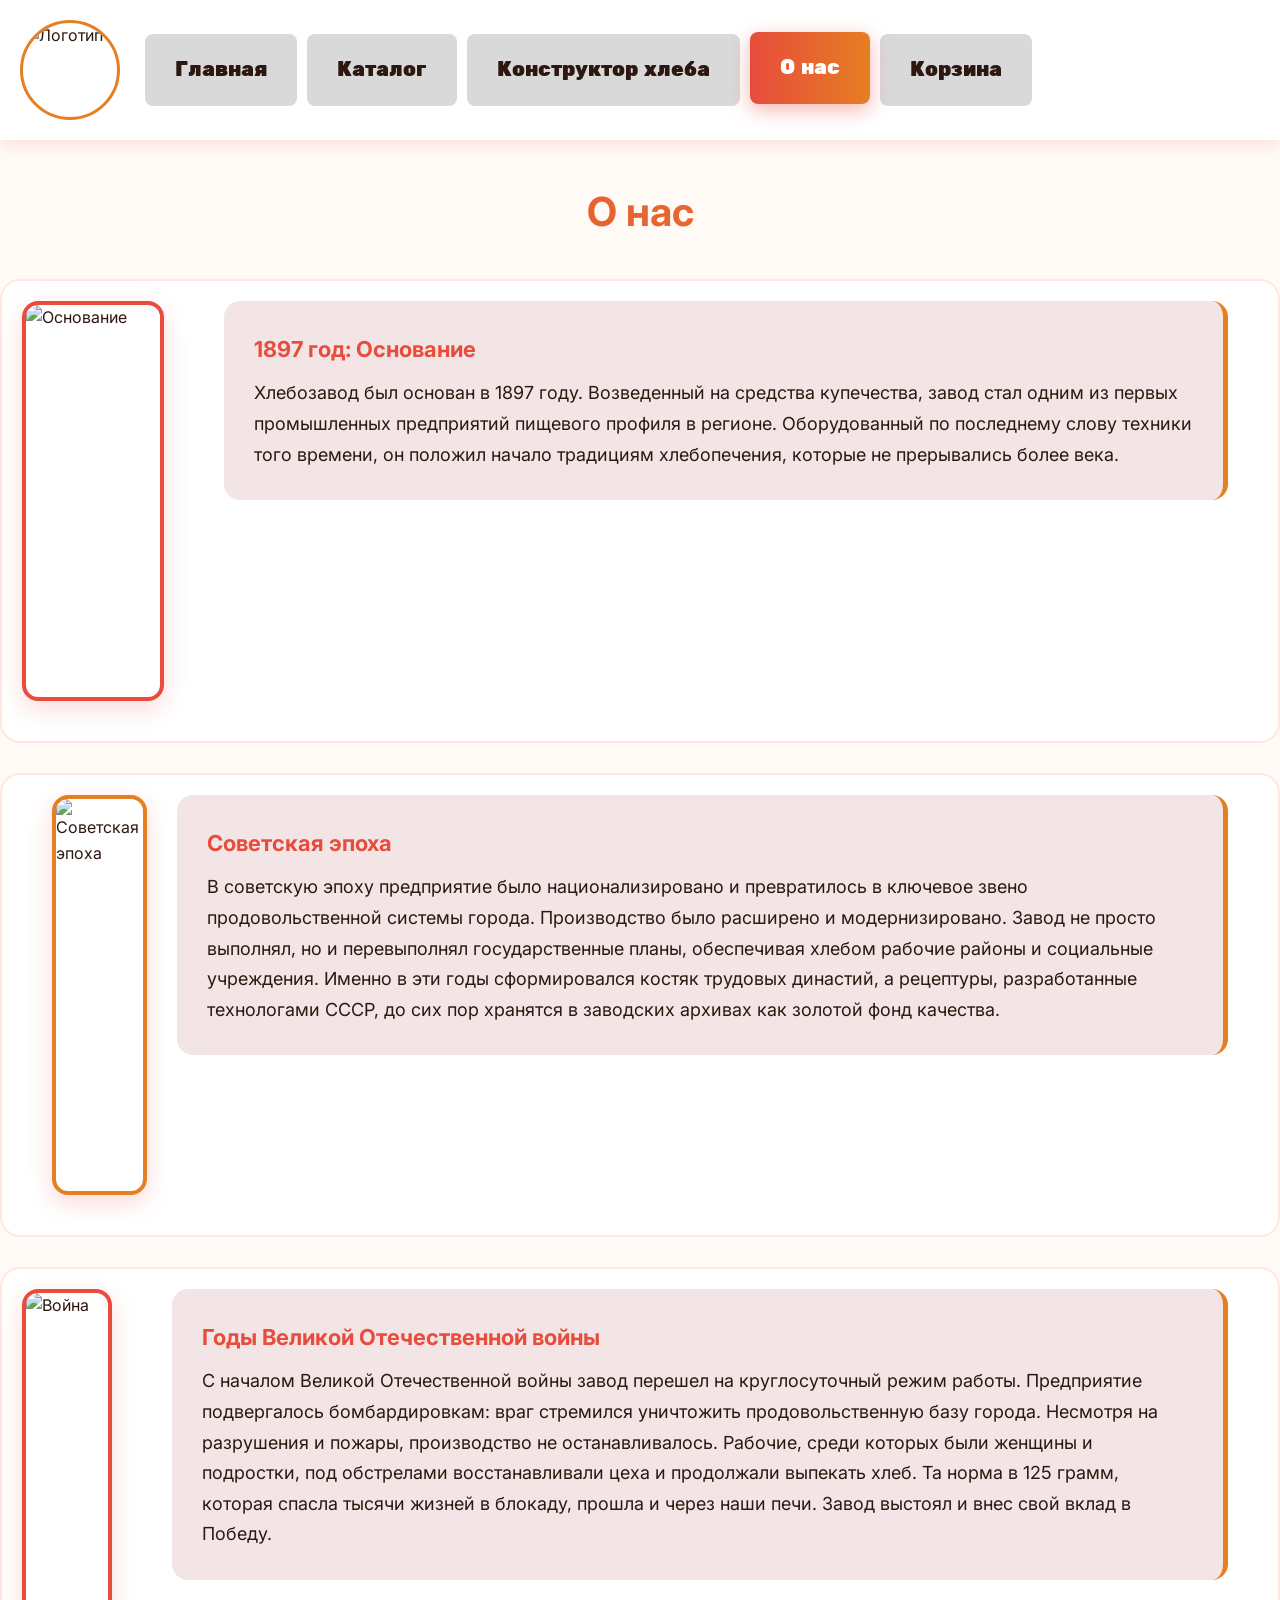
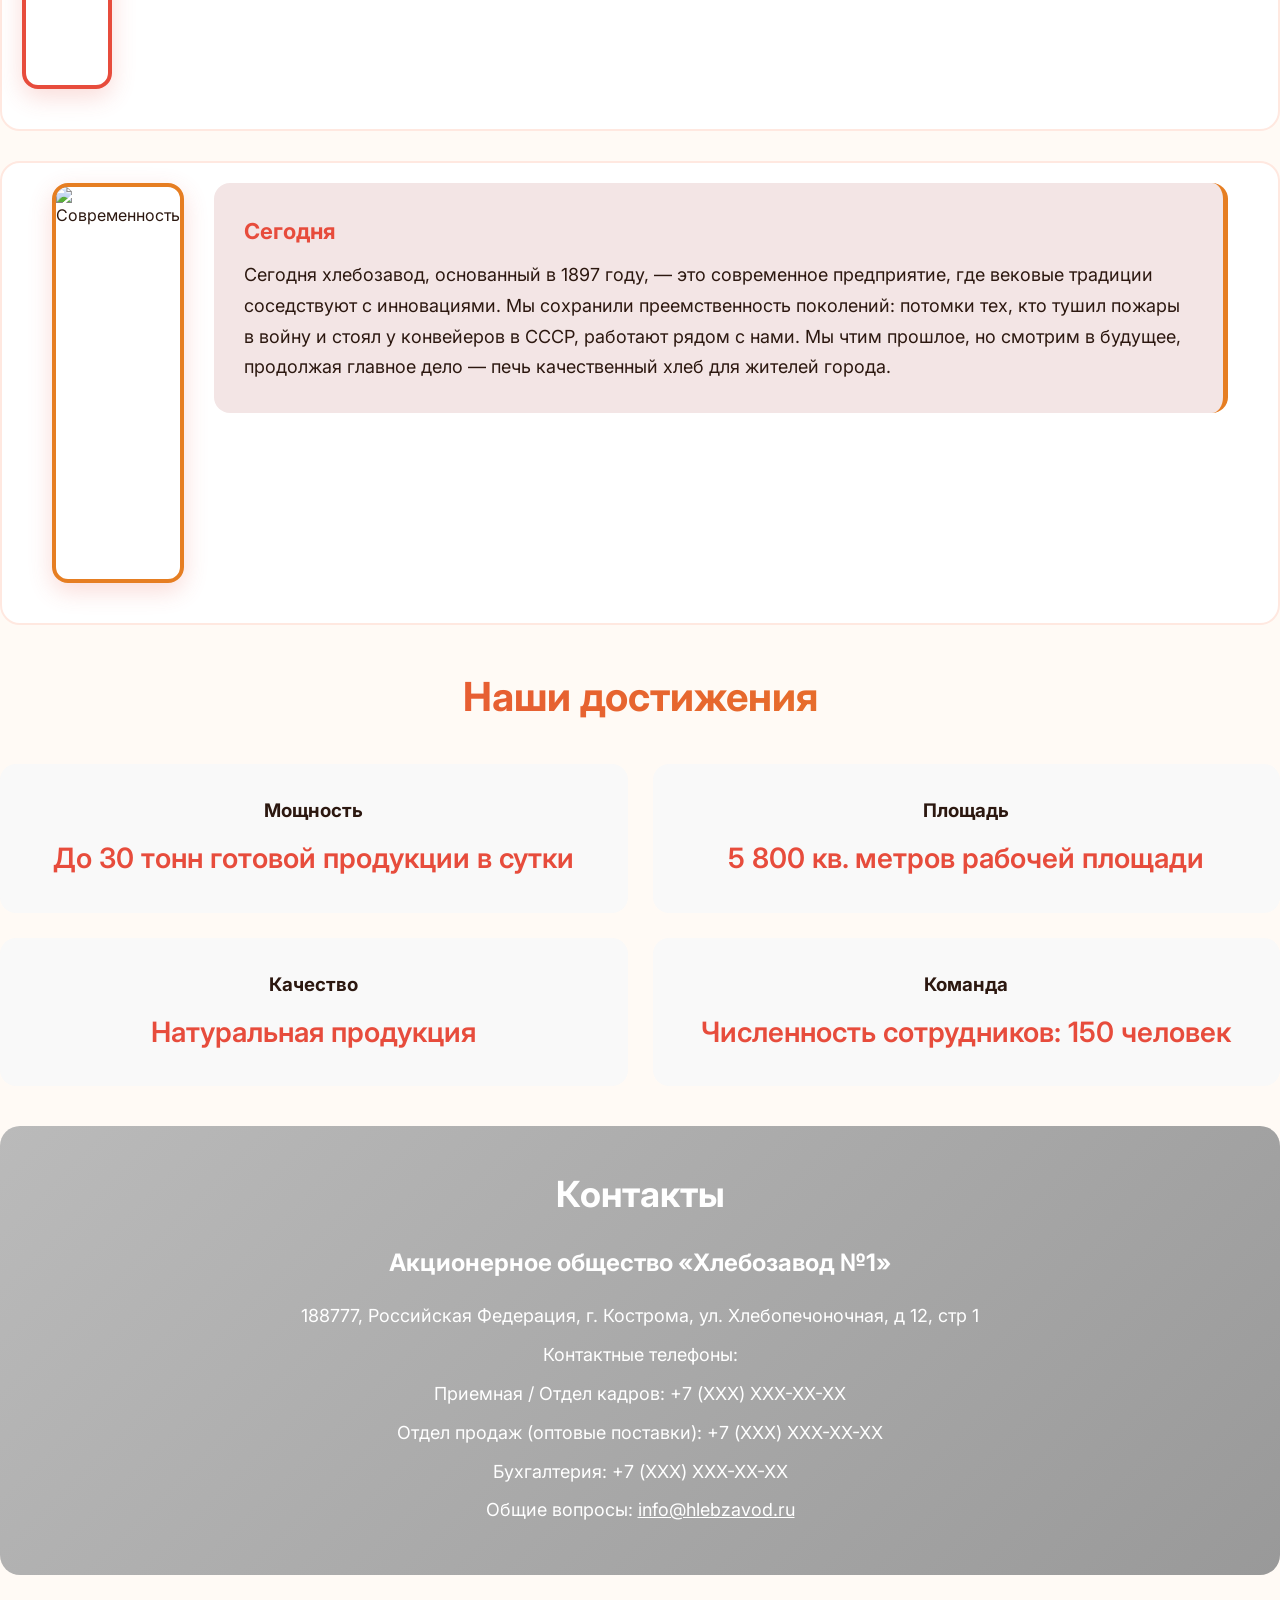
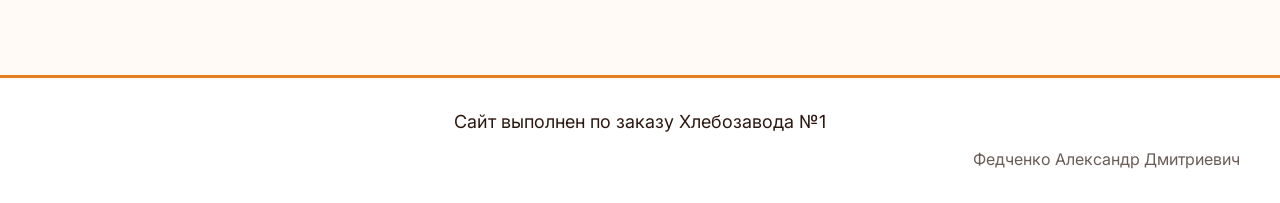
==== about.html @ 674c4d76 "Add files via upload" ====
<!DOCTYPE html>
<html lang="ru">
<head>
    <meta charset="UTF-8">
    <meta name="viewport" content="width=device-width, initial-scale=1.0">
    <title>О нас - Хлебозавод №1</title>
    <link rel="stylesheet" href="styles.css">
</head>
<body>
    <header class="header">
        <div class="container">
            <div class="logo"><a href="index.html"><img src="https://images.unsplash.com/photo-1509440159596-0249088772ff?w=100&h=100&fit=crop" alt="Логотип"></a></div>
            <nav class="nav">
                <a href="home.html" class="nav-link">Главная</a>
                <a href="catalog.html" class="nav-link">Каталог</a>
                <a href="constructor.html" class="nav-link">Конструктор хлеба</a>
                <a href="about.html" class="nav-link active">О нас</a>
                <a href="cart.html" class="nav-link">Корзина</a>
            </nav>
        </div>
    </header>

    <main class="container section">
        <h2 class="section-title">О нас</h2>
        <div class="timeline">
            <div class="timeline-item clearfix">
                <img class="timeline-img" src="https://hlebozavod9.ru/media/pages/home/5104937d60-1657300892/jjjimg_0509-edit-edit-kopija.jpg" alt="Основание">
                <div class="timeline-text">
                    <h3>1897 год: Основание</h3>
                    <p>Хлебозавод был основан в 1897 году. Возведенный на средства купечества, завод стал одним из первых промышленных предприятий пищевого профиля в регионе. Оборудованный по последнему слову техники того времени, он положил начало традициям хлебопечения, которые не прерывались более века.</p>
                </div>
            </div>
            <div class="timeline-item clearfix">
                <img class="timeline-img right" src="https://storage.yandexcloud.net/moskvichmag/uploads/2018/10/oblojka-1.jpg" alt="Советская эпоха">
                <div class="timeline-text">
                    <h3>Советская эпоха</h3>
                    <p>В советскую эпоху предприятие было национализировано и превратилось в ключевое звено продовольственной системы города. Производство было расширено и модернизировано. Завод не просто выполнял, но и перевыполнял государственные планы, обеспечивая хлебом рабочие районы и социальные учреждения. Именно в эти годы сформировался костяк трудовых династий, а рецептуры, разработанные технологами СССР, до сих пор хранятся в заводских архивах как золотой фонд качества.</p>
                </div>
            </div>
            <div class="timeline-item clearfix">
                <img class="timeline-img" src="https://invi-shop.ru/upload/medialibrary/909/8d5hpspjee6n2xpds23afwpgg8h1owtj/content_img.jpeg" alt="Война">
                <div class="timeline-text">
                    <h3>Годы Великой Отечественной войны</h3>
                    <p>С началом Великой Отечественной войны завод перешел на круглосуточный режим работы. Предприятие подвергалось бомбардировкам: враг стремился уничтожить продовольственную базу города. Несмотря на разрушения и пожары, производство не останавливалось. Рабочие, среди которых были женщины и подростки, под обстрелами восстанавливали цеха и продолжали выпекать хлеб. Та норма в 125 грамм, которая спасла тысячи жизней в блокаду, прошла и через наши печи. Завод выстоял и внес свой вклад в Победу.</p>
                </div>
            </div>
            <div class="timeline-item clearfix">
                <img class="timeline-img right" src="https://encrypted-tbn0.gstatic.com/images?q=tbn:ANd9GcS2E4FoDN5PF2XhyIkSwYtpMD6Q73b8fSFvWQ&s" alt="Современность">
                <div class="timeline-text">
                    <h3>Сегодня</h3>
                    <p>Сегодня хлебозавод, основанный в 1897 году, — это современное предприятие, где вековые традиции соседствуют с инновациями. Мы сохранили преемственность поколений: потомки тех, кто тушил пожары в войну и стоял у конвейеров в СССР, работают рядом с нами. Мы чтим прошлое, но смотрим в будущее, продолжая главное дело — печь качественный хлеб для жителей города.</p>
                </div>
            </div>
        </div>

        <h2 class="section-title">Наши достижения</h2>
        <div class="stats-grid">
            <div class="stat-card"><h3>Мощность</h3><p>До 30 тонн готовой продукции в сутки</p></div>
            <div class="stat-card"><h3>Площадь</h3><p>5 800 кв. метров рабочей площади</p></div>
            <div class="stat-card"><h3>Качество</h3><p>Натуральная продукция</p></div>
            <div class="stat-card"><h3>Команда</h3><p>Численность сотрудников: 150 человек</p></div>
        </div>

        <div class="contacts-section">
            <h2>Контакты</h2>
            <div class="contacts-info">
                <p class="company">Акционерное общество «Хлебозавод №1»</p>
                <p>188777, Российская Федерация, г. Кострома, ул. Хлебопечоночная, д 12, стр 1</p>
                <p>Контактные телефоны:</p>
                <p>Приемная / Отдел кадров: +7 (XXX) XXX-XX-XX</p>
                <p>Отдел продаж (оптовые поставки): +7 (XXX) XXX-XX-XX</p>
                <p>Бухгалтерия: +7 (XXX) XXX-XX-XX</p>
                <p>Общие вопросы: <a href="mailto:info@hlebzavod.ru">info@hlebzavod.ru</a></p>
            </div>
        </div>
    </main>

    <footer class="footer">
        <div class="container">
            <p>Сайт выполнен по заказу Хлебозавода №1</p>
            <p class="author">Федченко Александр Дмитриевич</p>
        </div>
    </footer>
</body>
</html>
---- styles.css ----
/* =========================================
   ШРИФТЫ & СБРОС
   ========================================= */
@import url('https://fonts.googleapis.com/css2?family=Inter:wght@400;500;600;700&family=Rubik+One&display=swap');

*, *::before, *::after {
  margin: 0;
  padding: 0;
  box-sizing: border-box;
}

body {
  font-family: 'Inter', sans-serif;
  background-color: #fffaf5;
  color: #2c1810;
  line-height: 1.6;
  overflow-x: hidden;
}

img {
  max-width: 100%;
  display: block;
}

a {
  text-decoration: none;
  color: inherit;
}

/* =========================================
   2. БАЗОВЫЕ КОНТЕЙНЕРЫ & ЗАГОЛОВКИ
   ========================================= */
.container {
  max-width: 1552px;
  margin: 0 auto;
  padding: 0 20px;
}

.section {
  padding: 40px 0;
}

.section-title {
  font-family: 'Inter', sans-serif;
  font-size: 40px;
  font-weight: 700;
  text-align: center;
  margin-bottom: 35px;
  background: linear-gradient(90deg, #e74c3c, #e67e22);
  -webkit-background-clip: text;
  -webkit-text-fill-color: transparent;
  background-clip: text;
}

/* =========================================
   3. ШАПКА & НАВИГАЦИЯ (МЕНЮ В РЯД СЛЕВА)
   ========================================= */
.header {
  background: #fff;
  padding: 20px 0;
  box-shadow: 0 4px 15px rgba(231, 76, 60, 0.15);
  position: sticky;
  top: 0;
  z-index: 1000;
}

.header .container {
  display: flex;
  align-items: center;
  justify-content: flex-start; /* Лого и кнопки начинаются слева */
  gap: 25px;
  flex-wrap: wrap;
}

.logo img {
  width: 100px;
  height: 100px;
  border-radius: 59px;
  object-fit: cover;
  border: 3px solid #e67e22;
  flex-shrink: 0;
}

.nav {
  display: flex;
  gap: 10px;
  flex-wrap: wrap;
  align-items: center;
}

.nav-link {
  font-family: 'Rubik One', sans-serif;
  font-size: 20px;
  padding: 20px 30px;
  background: #d9d9d9;
  border-radius: 8px;
  transition: all 0.3s ease;
  display: block;
  white-space: nowrap;
}

.nav-link:hover,
.nav-link.active {
  background: linear-gradient(90deg, #e74c3c, #e67e22);
  color: #fff;
  transform: translateY(-2px);
  box-shadow: 0 6px 20px rgba(231, 76, 60, 0.4);
}

/* =========================================
   4. КАРТОЧКИ (ЕДИНЫЙ СТИЛЬ ДЛЯ КАТАЛОГА И ПОПУЛЯРНОГО)
   ========================================= */
.popular-grid, .catalog-grid, .cart-grid {
  display: grid;
  gap: 20px;
  margin-bottom: 50px;
}

.popular-grid { grid-template-columns: repeat(3, 1fr); }
.catalog-grid, .cart-grid { grid-template-columns: repeat(4, 1fr); }

.catalog-card {
  background: #d9d9d9;
  border-radius: 16px;
  padding: 20px;
  display: flex;
  flex-direction: column;
  overflow: hidden;
  transition: transform 0.3s ease, box-shadow 0.3s ease;
}

.catalog-card:hover {
  transform: translateY(-5px);
  box-shadow: 0 10px 25px rgba(0, 0, 0, 0.1);
}

.catalog-img {
  width: 100%;
  height: 285px;
  background: #fcf2f2;
  border-radius: 12px;
  object-fit: cover;
  margin-bottom: 15px;
}

/* Для "Популярного" делаем картинки чуть больше, как в оригинале */
.popular-grid .catalog-img { height: 350px; }

.catalog-name {
  font-family: 'Rubik One', sans-serif;
  font-size: 20px;
  text-align: center;
  margin-bottom: 10px;
  color: #e74c3c;
}

.catalog-info p {
  font-size: 14px;
  margin: 4px 0;
  color: #2c1810;
}

.nutrition-box {
  background: #fff;
  border-radius: 10px;
  padding: 12px;
  margin: 15px 0;
  text-align: center;
  font-size: 13px;
  border: 2px solid #e67e22;
}

.nutrition-box h4 {
  margin-bottom: 8px;
  font-family: 'Rubik One', sans-serif;
  color: #d35400;
  font-size: 14px;
}

.nutrition-grid {
  display: grid;
  grid-template-columns: repeat(3, 1fr);
  gap: 5px;
  font-weight: 500;
}

.btn-cart {
  margin-top: auto;
  background: #909090;
  color: #fff;
  border: none;
  padding: 12px;
  font-family: 'Rubik One', sans-serif;
  font-size: 18px;
  border-radius: 8px;
  cursor: pointer;
  transition: all 0.3s ease;
  text-align: center;
  display: block;
}

.btn-cart:hover {
  background: linear-gradient(90deg, #e74c3c, #e67e22);
  box-shadow: 0 6px 15px rgba(231, 76, 60, 0.4);
}

/* =========================================
   5. ПРОИЗВОДСТВО (FLOAT)
   ========================================= */
.production-step {
  margin-bottom: 40px;
  padding: 25px;
  background: #fff;
  border-radius: 20px;
  border: 2px solid #ffe8e0;
}

.float-img {
  float: left;
  margin: 0 30px 20px 0;
  width: 400px;
  height: 400px;
  object-fit: cover;
  border-radius: 16px;
  border: 4px solid #e67e22;
  box-shadow: 0 8px 25px rgba(231, 76, 60, 0.2);
}

.float-img.right {
  float: right;
  margin: 0 0 20px 30px;
  border-color: #e74c3c;
}

.step-content {
  background: #fff5f0;
  padding: 30px;
  border-radius: 16px;
  font-size: 18px;
  line-height: 1.7;
  border-left: 5px solid #e74c3c;
  overflow: hidden;
}

.clearfix::after {
  content: "";
  display: table;
  clear: both;
}

/* =========================================
   6. ПРЕИМУЩЕСТВА + РЕКЛАМА
   ========================================= */
.advantages-wrapper {
  display: flex;
  gap: 30px;
  align-items: flex-start;
  margin-top: 20px;
}

.advantages-content { flex: 1; }

.advantages-grid {
  display: grid;
  grid-template-columns: repeat(2, 1fr);
  gap: 25px;
}

.advantage-card {
  background: #e6e6e6;
  border-radius: 16px;
  overflow: hidden;
  padding: 15px;
  text-align: center;
  transition: all 0.3s ease;
  border: 2px solid transparent;
}

.advantage-card:hover {
  border-color: #e67e22;
  box-shadow: 0 10px 30px rgba(230, 126, 34, 0.25);
  transform: translateY(-5px);
}

.advantage-card img {
  width: 100%;
  height: 300px;
  object-fit: cover;
  border-radius: 12px;
  margin-bottom: 15px;
}

.advantage-card h3 {
  font-size: 20px;
  color: #2c1810;
  font-weight: 600;
}

.ad-block {
  width: 385px;
  background: #878787;
  border-radius: 20px;
  padding: 20px;
  display: flex;
  flex-direction: column;
  align-items: center;
  justify-content: flex-end;
  min-height: 600px;
  overflow: hidden;
  flex-shrink: 0;
  box-shadow: 0 10px 30px rgba(0, 0, 0, 0.2);
}

.ad-block img {
  width: 100%;
  height: auto;
  border-radius: 12px;
  margin-bottom: 15px;
  transition: transform 0.3s ease;
}

.ad-block img:hover { transform: scale(1.03); }

.ad-label {
  color: #fff;
  font-size: 24px;
  font-weight: 700;
  text-shadow: 0 2px 4px rgba(0, 0, 0, 0.4);
  text-align: center;
}

/* =========================================
   7. КОНСТРУКТОР ХЛЕБА
   ========================================= */
.constructor-preview {
  max-width: 709px;
  margin: 0 auto 30px;
  text-align: center;
}

.constructor-preview img {
  width: 100%;
  border-radius: 32px;
  border: 5px solid #e67e22;
  box-shadow: 0 12px 40px rgba(230, 126, 34, 0.3);
}

.constructor-form { max-width: 1200px; margin: 0 auto; }

.form-label {
  font-size: 24px;
  font-weight: 600;
  margin: 25px 0 15px;
  color: #e74c3c;
}

.shape-grid {
  display: grid;
  grid-template-columns: repeat(4, 1fr);
  gap: 20px;
  margin-bottom: 20px;
}

.shape-card {
  background: #d9d9d9;
  border-radius: 14px;
  padding: 15px;
  text-align: center;
  cursor: pointer;
  transition: all 0.3s;
  border: 2px solid transparent;
  overflow: hidden;
}

.shape-card:hover,
.shape-card input:checked + .shape-visual {
  border-color: #e74c3c;
  background: #fff5f0;
}

.shape-visual img {
  width: 100%;
  height: 200px;
  object-fit: cover;
  border-radius: 10px;
  margin-bottom: 10px;
}

.shape-name { font-size: 20px; font-weight: 500; }

.ingredients {
  display: flex;
  gap: 30px;
  justify-content: center;
  flex-wrap: wrap;
  margin-bottom: 30px;
}

.ingredients label {
  font-size: 18px;
  cursor: pointer;
  display: flex;
  align-items: center;
  gap: 8px;
}

.ingredients input {
  accent-color: #e74c3c;
  width: 18px;
  height: 18px;
  cursor: pointer;
}

.nutrition-large {
  background: #fff5f0;
  padding: 30px;
  border-radius: 20px;
  margin: 30px 0;
  border: 3px solid #e67e22;
  overflow: hidden;
}

.nutrition-large h2 {
  text-align: center;
  font-size: 48px;
  margin-bottom: 20px;
  color: #e74c3c;
  font-weight: 700;
}

.nutrition-items {
  display: flex;
  justify-content: space-around;
  gap: 20px;
}

.nutrition-item { text-align: center; }
.nutrition-item .val { display: block; font-size: 48px; font-weight: 700; color: #d35400; }
.nutrition-item .name { font-size: 20px; color: #2c1810; }

.btn-large {
  display: block;
  margin: 0 auto;
  background: #d9d9d9;
  border: none;
  padding: 30px 80px;
  font-family: 'Inter', sans-serif;
  font-size: 48px;
  border-radius: 160px;
  cursor: pointer;
  transition: all 0.3s ease;
  font-weight: 600;
}

.btn-large:hover {
  background: linear-gradient(90deg, #e74c3c, #e67e22);
  color: #fff;
  box-shadow: 0 10px 35px rgba(231, 76, 60, 0.4);
  transform: translateY(-4px);
}

/* =========================================
   8. О НАС: ИСТОРИЯ, СТАТИСТИКА, КОНТАКТЫ
   ========================================= */
.timeline { display: flex; flex-direction: column; gap: 30px; margin-bottom: 40px; }

.timeline-item {
  display: flex;
  align-items: flex-start;
  gap: 30px;
  padding: 20px;
  background: #fff;
  border-radius: 20px;
  border: 2px solid #ffe8e0;
}

.timeline-item.reverse { flex-direction: row-reverse; }

.timeline-img {
  float: left;
  margin: 0 30px 20px 0;
  width: 400px;
  height: 400px;
  object-fit: cover;
  border-radius: 16px;
  border: 4px solid #e74c3c;
  box-shadow: 0 8px 25px rgba(231, 76, 60, 0.2);
}

.timeline-img.right {
  float: right;
  margin: 0 0 20px 30px;
  border-color: #e67e22;
}

.timeline-text {
  background: #f3e5e5;
  padding: 30px;
  border-radius: 16px;
  font-size: 18px;
  line-height: 1.7;
  border-right: 5px solid #e67e22;
  overflow: hidden;
}

.timeline-text h3 { color: #e74c3c; margin-bottom: 10px; font-size: 22px; }

.stats-grid {
  display: grid;
  grid-template-columns: repeat(2, 1fr);
  gap: 25px;
  margin-bottom: 40px;
}

.stat-card {
  background: #f9f9f9;
  padding: 30px;
  border-radius: 16px;
  text-align: center;
  overflow: hidden;
  transition: transform 0.3s;
  border: 2px solid transparent;
}

.stat-card:hover {
  border-color: #e74c3c;
  transform: translateY(-5px);
}

.stat-card p {
  font-size: 28px;
  font-weight: 600;
  color: #e74c3c;
  margin-top: 10px;
}

.contacts-section {
  background: linear-gradient(135deg, #bababa, #999);
  padding: 40px;
  border-radius: 20px;
  margin-top: 40px;
  color: #fff;
  overflow: hidden;
  text-align: center;
}

.contacts-section h2 {
  margin-bottom: 20px;
  font-size: 36px;
  color: #fff;
}

.contacts-info { max-width: 900px; margin: 0 auto; }
.contacts-info p { margin: 10px 0; font-size: 18px; }
.contacts-info .company { font-size: 24px; font-weight: 700; margin-bottom: 20px; }
.contacts-info a { color: #fff; text-decoration: underline; }

/* =========================================
   9. КОРЗИНА
   ========================================= */
.cart-grid { margin-bottom: 40px; }

.order-section { text-align: center; margin: 40px 0; }

.order-btn {
  background: #d9d9d9;
  border: none;
  padding: 25px 100px;
  font-size: 72px;
  border-radius: 456px;
  cursor: pointer;
  transition: all 0.3s ease;
  font-family: 'Inter', sans-serif;
  font-weight: 700;
}

.order-btn:hover {
  background: linear-gradient(90deg, #e74c3c, #e67e22);
  color: #fff;
  box-shadow: 0 15px 45px rgba(231, 76, 60, 0.5);
  transform: translateY(-5px);
}

.work-hours {
  text-align: center;
  font-size: 20px;
  margin: 20px auto;
  background: #fff5f0;
  padding: 20px;
  border-radius: 15px;
  border: 2px solid #e67e22;
  max-width: 800px;
}

.pagination {
  display: flex;
  justify-content: center;
  align-items: center;
  gap: 20px;
  margin-top: 40px;
}

.page-btn {
  width: 40px;
  height: 40px;
  background: #d9d9d9;
  border: none;
  border-radius: 8px;
  cursor: pointer;
  font-size: 20px;
  font-weight: bold;
  transition: all 0.3s;
}

.page-btn:hover { background: #e67e22; color: #fff; }

.page-number {
  font-family: 'Rubik One', sans-serif;
  font-size: 20px;
  color: #e74c3c;
}

/* =========================================
   10. FOOTER & УТИЛИТЫ
   ========================================= */
.footer {
  padding: 30px 0;
  text-align: center;
  border-top: 3px solid #e67e22;
  margin-top: 60px;
  background: #fff;
}

.footer p { font-size: 18px; color: #2c1810; }
.footer .author {
  text-align: right;
  max-width: 1552px;
  margin: 10px auto 0;
  padding-right: 20px;
  font-size: 16px;
  opacity: 0.7;
}

::selection { background: #e74c3c; color: #fff; }

::-webkit-scrollbar { width: 12px; }
::-webkit-scrollbar-track { background: #fff5f0; }
::-webkit-scrollbar-thumb {
  background: linear-gradient(180deg, #e74c3c, #e67e22);
  border-radius: 6px;
  border: 3px solid #fff5f0;
}

/* =========================================
   11. АДАПТИВНОСТЬ
   ========================================= */
@media (max-width: 1200px) {
  .catalog-grid, .cart-grid { grid-template-columns: repeat(2, 1fr); }
  .shape-grid { grid-template-columns: repeat(2, 1fr); }
  .advantages-wrapper { flex-direction: column; }
  .ad-block { width: 100%; max-width: 400px; margin: 0 auto; min-height: auto; }
  
  .float-img, .float-img.right,
  .timeline-img, .timeline-img.right {
    float: none;
    width: 100%;
    height: auto;
    margin: 0 0 20px 0;
  }
  
  .step-content, .timeline-text {
    border: none !important;
  }
}

@media (max-width: 768px) {
  .header .container { flex-direction: column; align-items: stretch; gap: 15px; }
  .nav { justify-content: center; }
  .popular-grid, .advantages-grid, .stats-grid { grid-template-columns: 1fr; }
  .nutrition-items { flex-direction: column; gap: 20px; }
  .order-btn { font-size: 40px; padding: 20px 50px; }
  .btn-large { font-size: 32px; padding: 20px 40px; }
}
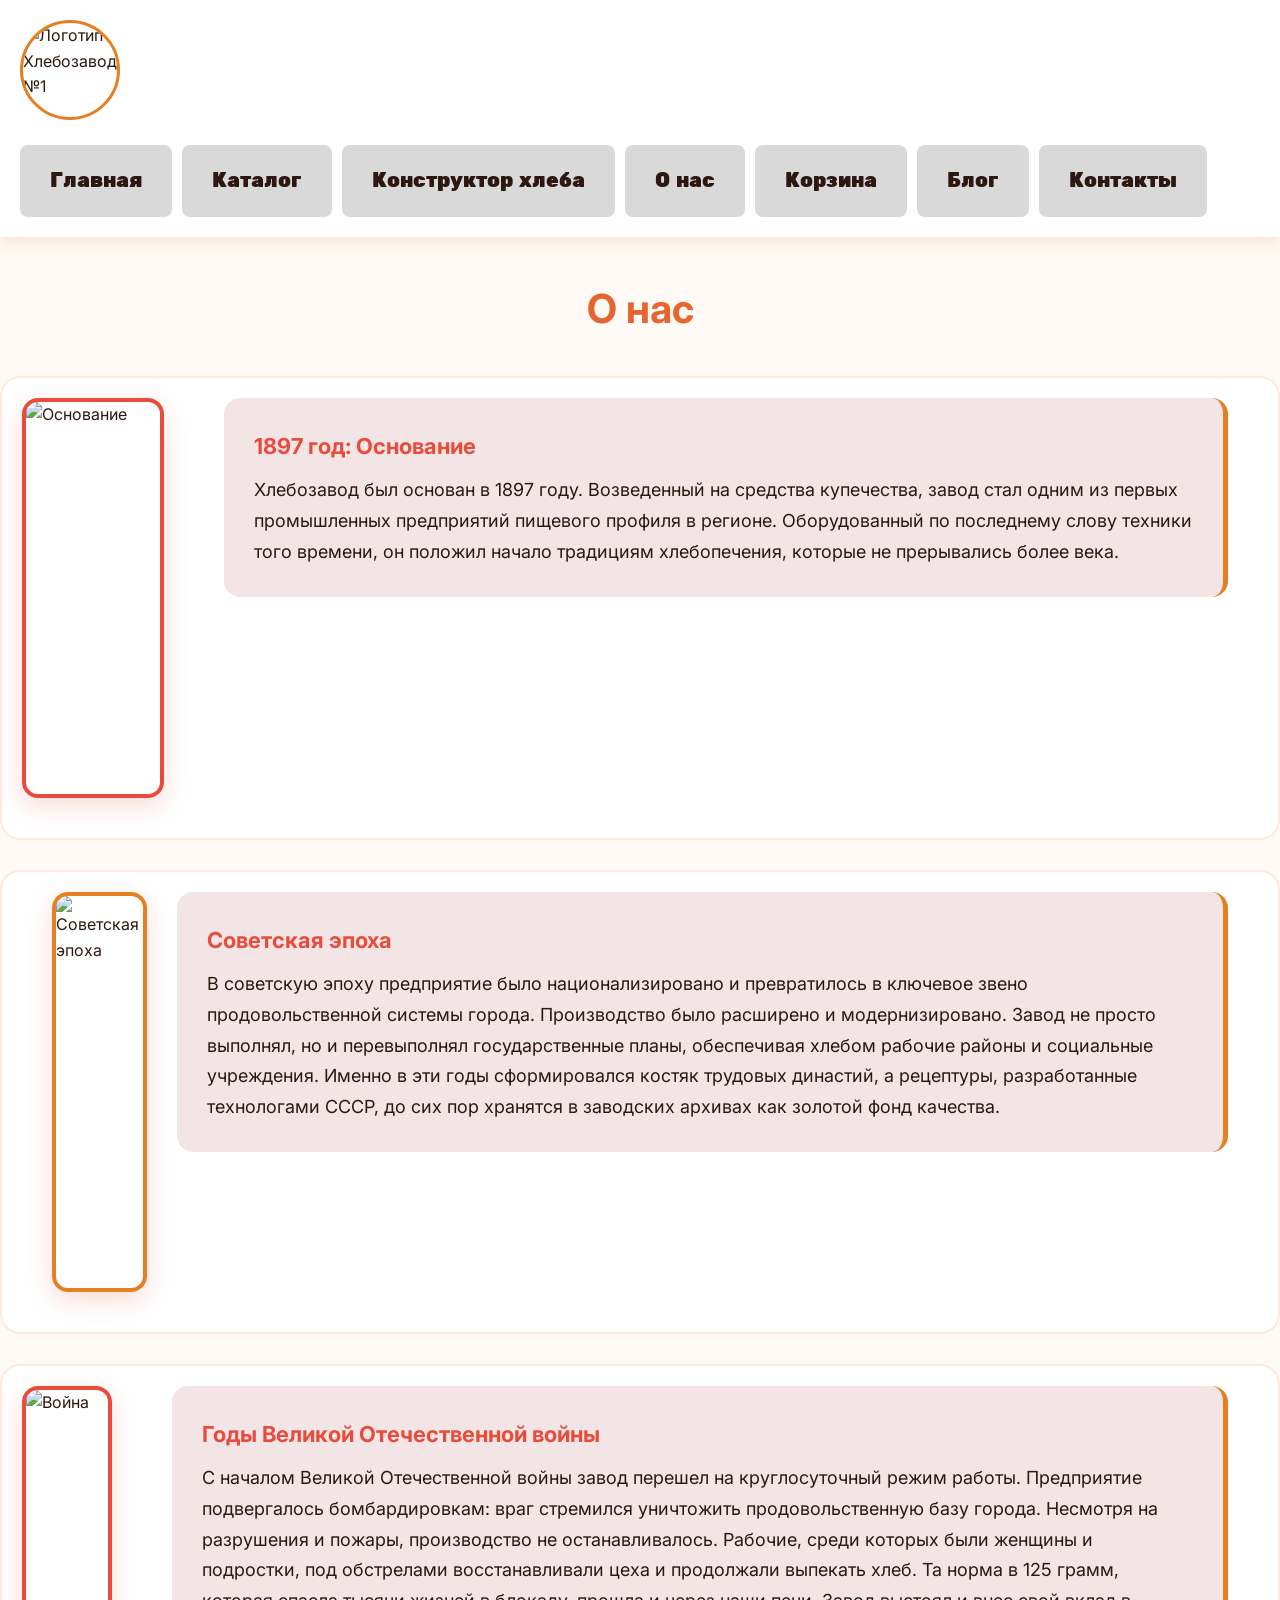
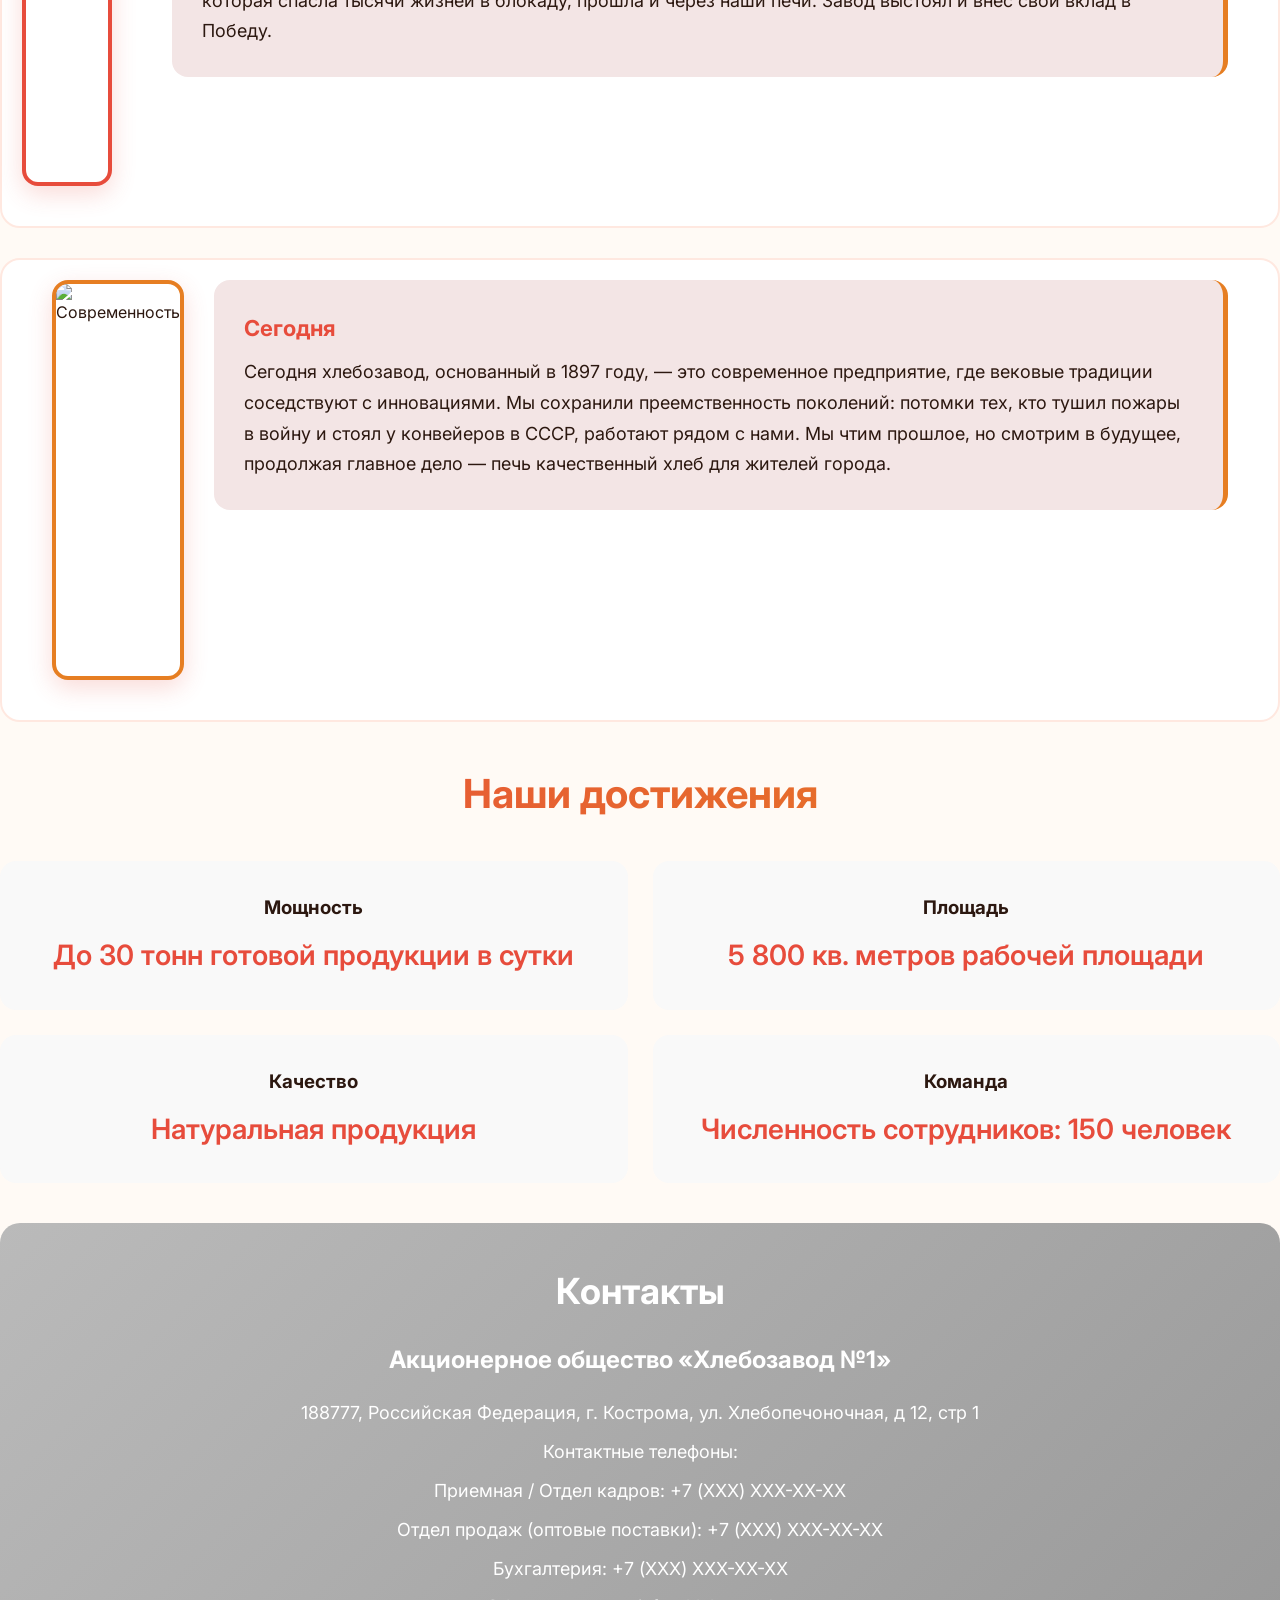
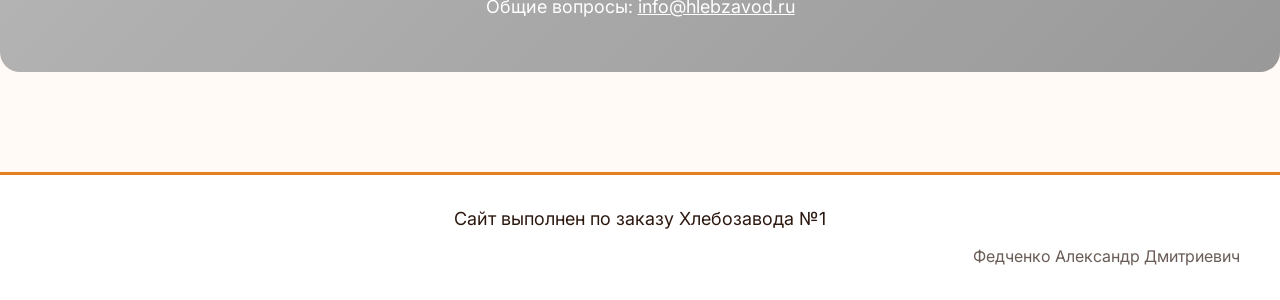
==== commit e68d8e01: "Add files via upload" ====
--- a/about.html
+++ b/about.html
@@ -7,18 +7,24 @@
     <link rel="stylesheet" href="styles.css">
 </head>
 <body>
-    <header class="header">
-        <div class="container">
-            <div class="logo"><a href="index.html"><img src="https://images.unsplash.com/photo-1509440159596-0249088772ff?w=100&h=100&fit=crop" alt="Логотип"></a></div>
-            <nav class="nav">
-                <a href="home.html" class="nav-link">Главная</a>
-                <a href="catalog.html" class="nav-link">Каталог</a>
-                <a href="constructor.html" class="nav-link">Конструктор хлеба</a>
-                <a href="about.html" class="nav-link active">О нас</a>
-                <a href="cart.html" class="nav-link">Корзина</a>
-            </nav>
+<header class="header">
+    <div class="container">
+        <div class="logo">
+            <a href="index.html">
+                <img src="https://images.unsplash.com/photo-1509440159596-0249088772ff?w=100&h=100&fit=crop" alt="Логотип Хлебозавод №1">
+            </a>
         </div>
-    </header>
+        <nav class="nav">
+            <a href="index.html" class="nav-link">Главная</a>
+            <a href="catalog.html" class="nav-link">Каталог</a>
+            <a href="constructor.html" class="nav-link">Конструктор хлеба</a>
+            <a href="about.html" class="nav-link">О нас</a>
+            <a href="cart.html" class="nav-link">Корзина</a>
+            <a href="blog.html" class="nav-link">Блог</a>
+            <a href="contact.html" class="nav-link">Контакты</a>
+        </nav>
+    </div>
+</header>
 
     <main class="container section">
         <h2 class="section-title">О нас</h2>
--- a/styles.css
+++ b/styles.css
@@ -1,683 +1,715 @@
 /* =========================================
-   ШРИФТЫ & СБРОС
-   ========================================= */
+ШРИФТЫ & СБРОС
+========================================= */
 @import url('https://fonts.googleapis.com/css2?family=Inter:wght@400;500;600;700&family=Rubik+One&display=swap');
-
+:root {
+    --blog-accent: #e67e22;
+    --blog-bg: #fffaf5;
+    --text-muted: #666;
+    --form-bg: #ffffff;
+    --form-border: #ffe8e0;
+    --input-focus: #e74c3c;
+}
 *, *::before, *::after {
-  margin: 0;
-  padding: 0;
-  box-sizing: border-box;
-}
-
+    margin: 0;
+    padding: 0;
+    box-sizing: border-box;
+}
 body {
-  font-family: 'Inter', sans-serif;
-  background-color: #fffaf5;
-  color: #2c1810;
-  line-height: 1.6;
-  overflow-x: hidden;
-}
-
+    font-family: 'Inter', sans-serif;
+    background-color: #fffaf5;
+    color: #2c1810;
+    line-height: 1.6;
+    overflow-x: hidden;
+}
 img {
-  max-width: 100%;
-  display: block;
-}
-
+    max-width: 100%;
+    display: block;
+}
 a {
-  text-decoration: none;
-  color: inherit;
-}
-
-/* =========================================
-   2. БАЗОВЫЕ КОНТЕЙНЕРЫ & ЗАГОЛОВКИ
-   ========================================= */
+    text-decoration: none;
+    color: inherit;
+}
+
+/* =========================================
+2. БАЗОВЫЕ КОНТЕЙНЕРЫ & ЗАГОЛОВКИ
+========================================= */
 .container {
-  max-width: 1552px;
-  margin: 0 auto;
-  padding: 0 20px;
-}
-
+    max-width: 1552px;
+    margin: 0 auto;
+    padding: 0 20px;
+}
 .section {
-  padding: 40px 0;
-}
-
+    padding: 40px 0;
+}
 .section-title {
-  font-family: 'Inter', sans-serif;
-  font-size: 40px;
-  font-weight: 700;
-  text-align: center;
-  margin-bottom: 35px;
-  background: linear-gradient(90deg, #e74c3c, #e67e22);
-  -webkit-background-clip: text;
-  -webkit-text-fill-color: transparent;
-  background-clip: text;
-}
-
-/* =========================================
-   3. ШАПКА & НАВИГАЦИЯ (МЕНЮ В РЯД СЛЕВА)
-   ========================================= */
+    font-family: 'Inter', sans-serif;
+    font-size: 40px;
+    font-weight: 700;
+    text-align: center;
+    margin-bottom: 35px;
+    background: linear-gradient(90deg, #e74c3c, #e67e22);
+    -webkit-background-clip: text;
+    -webkit-text-fill-color: transparent;
+    background-clip: text;
+}
+
+/* =========================================
+3. ШАПКА & НАВИГАЦИЯ
+========================================= */
 .header {
-  background: #fff;
-  padding: 20px 0;
-  box-shadow: 0 4px 15px rgba(231, 76, 60, 0.15);
-  position: sticky;
-  top: 0;
-  z-index: 1000;
-}
-
+    background: #fff;
+    padding: 20px 0;
+    box-shadow: 0 4px 15px rgba(231, 76, 60, 0.15);
+    position: sticky;
+    top: 0;
+    z-index: 1000;
+}
 .header .container {
-  display: flex;
-  align-items: center;
-  justify-content: flex-start; /* Лого и кнопки начинаются слева */
-  gap: 25px;
-  flex-wrap: wrap;
-}
-
+    display: flex;
+    align-items: center;
+    justify-content: flex-start;
+    gap: 25px;
+    flex-wrap: wrap;
+}
 .logo img {
-  width: 100px;
-  height: 100px;
-  border-radius: 59px;
-  object-fit: cover;
-  border: 3px solid #e67e22;
-  flex-shrink: 0;
-}
-
+    width: 100px;
+    height: 100px;
+    border-radius: 59px;
+    object-fit: cover;
+    border: 3px solid #e67e22;
+    flex-shrink: 0;
+}
 .nav {
-  display: flex;
-  gap: 10px;
-  flex-wrap: wrap;
-  align-items: center;
-}
-
+    display: flex;
+    gap: 10px;
+    flex-wrap: wrap;
+    align-items: center;
+}
 .nav-link {
-  font-family: 'Rubik One', sans-serif;
-  font-size: 20px;
-  padding: 20px 30px;
-  background: #d9d9d9;
-  border-radius: 8px;
-  transition: all 0.3s ease;
-  display: block;
-  white-space: nowrap;
-}
-
+    font-family: 'Rubik One', sans-serif;
+    font-size: 20px;
+    padding: 20px 30px;
+    background: #d9d9d9;
+    border-radius: 8px;
+    transition: all 0.3s ease;
+    display: block;
+    white-space: nowrap;
+}
 .nav-link:hover,
 .nav-link.active {
-  background: linear-gradient(90deg, #e74c3c, #e67e22);
-  color: #fff;
-  transform: translateY(-2px);
-  box-shadow: 0 6px 20px rgba(231, 76, 60, 0.4);
-}
-
-/* =========================================
-   4. КАРТОЧКИ (ЕДИНЫЙ СТИЛЬ ДЛЯ КАТАЛОГА И ПОПУЛЯРНОГО)
-   ========================================= */
+    background: linear-gradient(90deg, #e74c3c, #e67e22);
+    color: #fff;
+    transform: translateY(-2px);
+    box-shadow: 0 6px 20px rgba(231, 76, 60, 0.4);
+}
+
+/* =========================================
+4. КАРТОЧКИ
+========================================= */
 .popular-grid, .catalog-grid, .cart-grid {
-  display: grid;
-  gap: 20px;
-  margin-bottom: 50px;
-}
-
+    display: grid;
+    gap: 20px;
+    margin-bottom: 50px;
+}
 .popular-grid { grid-template-columns: repeat(3, 1fr); }
 .catalog-grid, .cart-grid { grid-template-columns: repeat(4, 1fr); }
-
 .catalog-card {
-  background: #d9d9d9;
-  border-radius: 16px;
-  padding: 20px;
-  display: flex;
-  flex-direction: column;
-  overflow: hidden;
-  transition: transform 0.3s ease, box-shadow 0.3s ease;
-}
-
+    background: #d9d9d9;
+    border-radius: 16px;
+    padding: 20px;
+    display: flex;
+    flex-direction: column;
+    overflow: hidden;
+    transition: transform 0.3s ease, box-shadow 0.3s ease;
+}
 .catalog-card:hover {
-  transform: translateY(-5px);
-  box-shadow: 0 10px 25px rgba(0, 0, 0, 0.1);
-}
-
+    transform: translateY(-5px);
+    box-shadow: 0 10px 25px rgba(0, 0, 0, 0.1);
+}
 .catalog-img {
-  width: 100%;
-  height: 285px;
-  background: #fcf2f2;
-  border-radius: 12px;
-  object-fit: cover;
-  margin-bottom: 15px;
-}
-
-/* Для "Популярного" делаем картинки чуть больше, как в оригинале */
+    width: 100%;
+    height: 285px;
+    background: #fcf2f2;
+    border-radius: 12px;
+    object-fit: cover;
+    margin-bottom: 15px;
+}
 .popular-grid .catalog-img { height: 350px; }
-
 .catalog-name {
-  font-family: 'Rubik One', sans-serif;
-  font-size: 20px;
-  text-align: center;
-  margin-bottom: 10px;
-  color: #e74c3c;
-}
-
+    font-family: 'Rubik One', sans-serif;
+    font-size: 20px;
+    text-align: center;
+    margin-bottom: 10px;
+    color: #e74c3c;
+}
 .catalog-info p {
-  font-size: 14px;
-  margin: 4px 0;
-  color: #2c1810;
-}
-
+    font-size: 14px;
+    margin: 4px 0;
+    color: #2c1810;
+}
 .nutrition-box {
-  background: #fff;
-  border-radius: 10px;
-  padding: 12px;
-  margin: 15px 0;
-  text-align: center;
-  font-size: 13px;
-  border: 2px solid #e67e22;
-}
-
+    background: #fff;
+    border-radius: 10px;
+    padding: 12px;
+    margin: 15px 0;
+    text-align: center;
+    font-size: 13px;
+    border: 2px solid #e67e22;
+}
 .nutrition-box h4 {
-  margin-bottom: 8px;
-  font-family: 'Rubik One', sans-serif;
-  color: #d35400;
-  font-size: 14px;
-}
-
+    margin-bottom: 8px;
+    font-family: 'Rubik One', sans-serif;
+    color: #d35400;
+    font-size: 14px;
+}
 .nutrition-grid {
-  display: grid;
-  grid-template-columns: repeat(3, 1fr);
-  gap: 5px;
-  font-weight: 500;
-}
-
+    display: grid;
+    grid-template-columns: repeat(3, 1fr);
+    gap: 5px;
+    font-weight: 500;
+}
 .btn-cart {
-  margin-top: auto;
-  background: #909090;
-  color: #fff;
-  border: none;
-  padding: 12px;
-  font-family: 'Rubik One', sans-serif;
-  font-size: 18px;
-  border-radius: 8px;
-  cursor: pointer;
-  transition: all 0.3s ease;
-  text-align: center;
-  display: block;
-}
-
+    margin-top: auto;
+    background: #909090;
+    color: #fff;
+    border: none;
+    padding: 12px;
+    font-family: 'Rubik One', sans-serif;
+    font-size: 18px;
+    border-radius: 8px;
+    cursor: pointer;
+    transition: all 0.3s ease;
+    text-align: center;
+    display: block;
+}
 .btn-cart:hover {
-  background: linear-gradient(90deg, #e74c3c, #e67e22);
-  box-shadow: 0 6px 15px rgba(231, 76, 60, 0.4);
-}
-
-/* =========================================
-   5. ПРОИЗВОДСТВО (FLOAT)
-   ========================================= */
+    background: linear-gradient(90deg, #e74c3c, #e67e22);
+    box-shadow: 0 6px 15px rgba(231, 76, 60, 0.4);
+}
+
+/* =========================================
+5. ПРОИЗВОДСТВО (FLOAT)
+========================================= */
 .production-step {
-  margin-bottom: 40px;
-  padding: 25px;
-  background: #fff;
-  border-radius: 20px;
-  border: 2px solid #ffe8e0;
-}
-
+    margin-bottom: 40px;
+    padding: 25px;
+    background: #fff;
+    border-radius: 20px;
+    border: 2px solid #ffe8e0;
+}
 .float-img {
-  float: left;
-  margin: 0 30px 20px 0;
-  width: 400px;
-  height: 400px;
-  object-fit: cover;
-  border-radius: 16px;
-  border: 4px solid #e67e22;
-  box-shadow: 0 8px 25px rgba(231, 76, 60, 0.2);
-}
-
+    float: left;
+    margin: 0 30px 20px 0;
+    width: 400px;
+    height: 400px;
+    object-fit: cover;
+    border-radius: 16px;
+    border: 4px solid #e67e22;
+    box-shadow: 0 8px 25px rgba(231, 76, 60, 0.2);
+}
 .float-img.right {
-  float: right;
-  margin: 0 0 20px 30px;
-  border-color: #e74c3c;
-}
-
+    float: right;
+    margin: 0 0 20px 30px;
+    border-color: #e74c3c;
+}
 .step-content {
-  background: #fff5f0;
-  padding: 30px;
-  border-radius: 16px;
-  font-size: 18px;
-  line-height: 1.7;
-  border-left: 5px solid #e74c3c;
-  overflow: hidden;
-}
-
+    background: #fff5f0;
+    padding: 30px;
+    border-radius: 16px;
+    font-size: 18px;
+    line-height: 1.7;
+    border-left: 5px solid #e74c3c;
+    overflow: hidden;
+}
 .clearfix::after {
-  content: "";
-  display: table;
-  clear: both;
-}
-
-/* =========================================
-   6. ПРЕИМУЩЕСТВА + РЕКЛАМА
-   ========================================= */
+    content: "";
+    display: table;
+    clear: both;
+}
+
+/* =========================================
+6. ПРЕИМУЩЕСТВА + РЕКЛАМА
+========================================= */
 .advantages-wrapper {
-  display: flex;
-  gap: 30px;
-  align-items: flex-start;
-  margin-top: 20px;
-}
-
+    display: flex;
+    gap: 30px;
+    align-items: flex-start;
+    margin-top: 20px;
+}
 .advantages-content { flex: 1; }
-
 .advantages-grid {
-  display: grid;
-  grid-template-columns: repeat(2, 1fr);
-  gap: 25px;
-}
-
+    display: grid;
+    grid-template-columns: repeat(2, 1fr);
+    gap: 25px;
+}
 .advantage-card {
-  background: #e6e6e6;
-  border-radius: 16px;
-  overflow: hidden;
-  padding: 15px;
-  text-align: center;
-  transition: all 0.3s ease;
-  border: 2px solid transparent;
-}
-
+    background: #e6e6e6;
+    border-radius: 16px;
+    overflow: hidden;
+    padding: 15px;
+    text-align: center;
+    transition: all 0.3s ease;
+    border: 2px solid transparent;
+}
 .advantage-card:hover {
-  border-color: #e67e22;
-  box-shadow: 0 10px 30px rgba(230, 126, 34, 0.25);
-  transform: translateY(-5px);
-}
-
+    border-color: #e67e22;
+    box-shadow: 0 10px 30px rgba(230, 126, 34, 0.25);
+    transform: translateY(-5px);
+}
 .advantage-card img {
-  width: 100%;
-  height: 300px;
-  object-fit: cover;
-  border-radius: 12px;
-  margin-bottom: 15px;
-}
-
+    width: 100%;
+    height: 300px;
+    object-fit: cover;
+    border-radius: 12px;
+    margin-bottom: 15px;
+}
 .advantage-card h3 {
-  font-size: 20px;
-  color: #2c1810;
-  font-weight: 600;
-}
-
+    font-size: 20px;
+    color: #2c1810;
+    font-weight: 600;
+}
 .ad-block {
-  width: 385px;
-  background: #878787;
-  border-radius: 20px;
-  padding: 20px;
-  display: flex;
-  flex-direction: column;
-  align-items: center;
-  justify-content: flex-end;
-  min-height: 600px;
-  overflow: hidden;
-  flex-shrink: 0;
-  box-shadow: 0 10px 30px rgba(0, 0, 0, 0.2);
-}
-
+    width: 385px;
+    background: #878787;
+    border-radius: 20px;
+    padding: 20px;
+    display: flex;
+    flex-direction: column;
+    align-items: center;
+    justify-content: flex-end;
+    min-height: 600px;
+    overflow: hidden;
+    flex-shrink: 0;
+    box-shadow: 0 10px 30px rgba(0, 0, 0, 0.2);
+}
 .ad-block img {
-  width: 100%;
-  height: auto;
-  border-radius: 12px;
-  margin-bottom: 15px;
-  transition: transform 0.3s ease;
-}
-
+    width: 100%;
+    height: auto;
+    border-radius: 12px;
+    margin-bottom: 15px;
+    transition: transform 0.3s ease;
+}
 .ad-block img:hover { transform: scale(1.03); }
-
 .ad-label {
-  color: #fff;
-  font-size: 24px;
-  font-weight: 700;
-  text-shadow: 0 2px 4px rgba(0, 0, 0, 0.4);
-  text-align: center;
-}
-
-/* =========================================
-   7. КОНСТРУКТОР ХЛЕБА
-   ========================================= */
+    color: #fff;
+    font-size: 24px;
+    font-weight: 700;
+    text-shadow: 0 2px 4px rgba(0, 0, 0, 0.4);
+    text-align: center;
+}
+
+/* =========================================
+7. КОНСТРУКТОР ХЛЕБА
+========================================= */
 .constructor-preview {
-  max-width: 709px;
-  margin: 0 auto 30px;
-  text-align: center;
-}
-
+    max-width: 709px;
+    margin: 0 auto 30px;
+    text-align: center;
+}
 .constructor-preview img {
-  width: 100%;
-  border-radius: 32px;
-  border: 5px solid #e67e22;
-  box-shadow: 0 12px 40px rgba(230, 126, 34, 0.3);
-}
-
+    width: 100%;
+    border-radius: 32px;
+    border: 5px solid #e67e22;
+    box-shadow: 0 12px 40px rgba(230, 126, 34, 0.3);
+}
 .constructor-form { max-width: 1200px; margin: 0 auto; }
-
 .form-label {
-  font-size: 24px;
-  font-weight: 600;
-  margin: 25px 0 15px;
-  color: #e74c3c;
-}
-
+    font-size: 24px;
+    font-weight: 600;
+    margin: 25px 0 15px;
+    color: #e74c3c;
+}
 .shape-grid {
-  display: grid;
-  grid-template-columns: repeat(4, 1fr);
-  gap: 20px;
-  margin-bottom: 20px;
-}
-
+    display: grid;
+    grid-template-columns: repeat(4, 1fr);
+    gap: 20px;
+    margin-bottom: 20px;
+}
 .shape-card {
-  background: #d9d9d9;
-  border-radius: 14px;
-  padding: 15px;
-  text-align: center;
-  cursor: pointer;
-  transition: all 0.3s;
-  border: 2px solid transparent;
-  overflow: hidden;
-}
-
+    background: #d9d9d9;
+    border-radius: 14px;
+    padding: 15px;
+    text-align: center;
+    cursor: pointer;
+    transition: all 0.3s;
+    border: 2px solid transparent;
+    overflow: hidden;
+}
 .shape-card:hover,
 .shape-card input:checked + .shape-visual {
-  border-color: #e74c3c;
-  background: #fff5f0;
-}
-
+    border-color: #e74c3c;
+    background: #fff5f0;
+}
 .shape-visual img {
-  width: 100%;
-  height: 200px;
-  object-fit: cover;
-  border-radius: 10px;
-  margin-bottom: 10px;
-}
-
+    width: 100%;
+    height: 200px;
+    object-fit: cover;
+    border-radius: 10px;
+    margin-bottom: 10px;
+}
 .shape-name { font-size: 20px; font-weight: 500; }
-
 .ingredients {
-  display: flex;
-  gap: 30px;
-  justify-content: center;
-  flex-wrap: wrap;
-  margin-bottom: 30px;
-}
-
+    display: flex;
+    gap: 30px;
+    justify-content: center;
+    flex-wrap: wrap;
+    margin-bottom: 30px;
+}
 .ingredients label {
-  font-size: 18px;
-  cursor: pointer;
-  display: flex;
-  align-items: center;
-  gap: 8px;
-}
-
+    font-size: 18px;
+    cursor: pointer;
+    display: flex;
+    align-items: center;
+    gap: 8px;
+}
 .ingredients input {
-  accent-color: #e74c3c;
-  width: 18px;
-  height: 18px;
-  cursor: pointer;
-}
-
+    accent-color: #e74c3c;
+    width: 18px;
+    height: 18px;
+    cursor: pointer;
+}
 .nutrition-large {
-  background: #fff5f0;
-  padding: 30px;
-  border-radius: 20px;
-  margin: 30px 0;
-  border: 3px solid #e67e22;
-  overflow: hidden;
-}
-
+    background: #fff5f0;
+    padding: 30px;
+    border-radius: 20px;
+    margin: 30px 0;
+    border: 3px solid #e67e22;
+    overflow: hidden;
+}
 .nutrition-large h2 {
-  text-align: center;
-  font-size: 48px;
-  margin-bottom: 20px;
-  color: #e74c3c;
-  font-weight: 700;
-}
-
+    text-align: center;
+    font-size: 48px;
+    margin-bottom: 20px;
+    color: #e74c3c;
+    font-weight: 700;
+}
 .nutrition-items {
-  display: flex;
-  justify-content: space-around;
-  gap: 20px;
-}
-
+    display: flex;
+    justify-content: space-around;
+    gap: 20px;
+}
 .nutrition-item { text-align: center; }
 .nutrition-item .val { display: block; font-size: 48px; font-weight: 700; color: #d35400; }
 .nutrition-item .name { font-size: 20px; color: #2c1810; }
-
 .btn-large {
-  display: block;
-  margin: 0 auto;
-  background: #d9d9d9;
-  border: none;
-  padding: 30px 80px;
-  font-family: 'Inter', sans-serif;
-  font-size: 48px;
-  border-radius: 160px;
-  cursor: pointer;
-  transition: all 0.3s ease;
-  font-weight: 600;
-}
-
+    display: block;
+    margin: 0 auto;
+    background: #d9d9d9;
+    border: none;
+    padding: 30px 80px;
+    font-family: 'Inter', sans-serif;
+    font-size: 48px;
+    border-radius: 160px;
+    cursor: pointer;
+    transition: all 0.3s ease;
+    font-weight: 600;
+}
 .btn-large:hover {
-  background: linear-gradient(90deg, #e74c3c, #e67e22);
-  color: #fff;
-  box-shadow: 0 10px 35px rgba(231, 76, 60, 0.4);
-  transform: translateY(-4px);
-}
-
-/* =========================================
-   8. О НАС: ИСТОРИЯ, СТАТИСТИКА, КОНТАКТЫ
-   ========================================= */
+    background: linear-gradient(90deg, #e74c3c, #e67e22);
+    color: #fff;
+    box-shadow: 0 10px 35px rgba(231, 76, 60, 0.4);
+    transform: translateY(-4px);
+}
+
+/* =========================================
+8. О НАС
+========================================= */
 .timeline { display: flex; flex-direction: column; gap: 30px; margin-bottom: 40px; }
-
 .timeline-item {
-  display: flex;
-  align-items: flex-start;
-  gap: 30px;
-  padding: 20px;
-  background: #fff;
-  border-radius: 20px;
-  border: 2px solid #ffe8e0;
-}
-
+    display: flex;
+    align-items: flex-start;
+    gap: 30px;
+    padding: 20px;
+    background: #fff;
+    border-radius: 20px;
+    border: 2px solid #ffe8e0;
+}
 .timeline-item.reverse { flex-direction: row-reverse; }
-
 .timeline-img {
-  float: left;
-  margin: 0 30px 20px 0;
-  width: 400px;
-  height: 400px;
-  object-fit: cover;
-  border-radius: 16px;
-  border: 4px solid #e74c3c;
-  box-shadow: 0 8px 25px rgba(231, 76, 60, 0.2);
-}
-
+    float: left;
+    margin: 0 30px 20px 0;
+    width: 400px;
+    height: 400px;
+    object-fit: cover;
+    border-radius: 16px;
+    border: 4px solid #e74c3c;
+    box-shadow: 0 8px 25px rgba(231, 76, 60, 0.2);
+}
 .timeline-img.right {
-  float: right;
-  margin: 0 0 20px 30px;
-  border-color: #e67e22;
-}
-
+    float: right;
+    margin: 0 0 20px 30px;
+    border-color: #e67e22;
+}
 .timeline-text {
-  background: #f3e5e5;
-  padding: 30px;
-  border-radius: 16px;
-  font-size: 18px;
-  line-height: 1.7;
-  border-right: 5px solid #e67e22;
-  overflow: hidden;
-}
-
+    background: #f3e5e5;
+    padding: 30px;
+    border-radius: 16px;
+    font-size: 18px;
+    line-height: 1.7;
+    border-right: 5px solid #e67e22;
+    overflow: hidden;
+}
 .timeline-text h3 { color: #e74c3c; margin-bottom: 10px; font-size: 22px; }
-
 .stats-grid {
-  display: grid;
-  grid-template-columns: repeat(2, 1fr);
-  gap: 25px;
-  margin-bottom: 40px;
-}
-
+    display: grid;
+    grid-template-columns: repeat(2, 1fr);
+    gap: 25px;
+    margin-bottom: 40px;
+}
 .stat-card {
-  background: #f9f9f9;
-  padding: 30px;
-  border-radius: 16px;
-  text-align: center;
-  overflow: hidden;
-  transition: transform 0.3s;
-  border: 2px solid transparent;
-}
-
+    background: #f9f9f9;
+    padding: 30px;
+    border-radius: 16px;
+    text-align: center;
+    overflow: hidden;
+    transition: transform 0.3s;
+    border: 2px solid transparent;
+}
 .stat-card:hover {
-  border-color: #e74c3c;
-  transform: translateY(-5px);
-}
-
+    border-color: #e74c3c;
+    transform: translateY(-5px);
+}
 .stat-card p {
-  font-size: 28px;
-  font-weight: 600;
-  color: #e74c3c;
-  margin-top: 10px;
-}
-
+    font-size: 28px;
+    font-weight: 600;
+    color: #e74c3c;
+    margin-top: 10px;
+}
 .contacts-section {
-  background: linear-gradient(135deg, #bababa, #999);
-  padding: 40px;
-  border-radius: 20px;
-  margin-top: 40px;
-  color: #fff;
-  overflow: hidden;
-  text-align: center;
-}
-
+    background: linear-gradient(135deg, #bababa, #999);
+    padding: 40px;
+    border-radius: 20px;
+    margin-top: 40px;
+    color: #fff;
+    overflow: hidden;
+    text-align: center;
+}
 .contacts-section h2 {
-  margin-bottom: 20px;
-  font-size: 36px;
-  color: #fff;
-}
-
+    margin-bottom: 20px;
+    font-size: 36px;
+    color: #fff;
+}
 .contacts-info { max-width: 900px; margin: 0 auto; }
 .contacts-info p { margin: 10px 0; font-size: 18px; }
 .contacts-info .company { font-size: 24px; font-weight: 700; margin-bottom: 20px; }
 .contacts-info a { color: #fff; text-decoration: underline; }
 
 /* =========================================
-   9. КОРЗИНА
-   ========================================= */
+9. КОРЗИНА
+========================================= */
 .cart-grid { margin-bottom: 40px; }
-
 .order-section { text-align: center; margin: 40px 0; }
-
 .order-btn {
-  background: #d9d9d9;
-  border: none;
-  padding: 25px 100px;
-  font-size: 72px;
-  border-radius: 456px;
-  cursor: pointer;
-  transition: all 0.3s ease;
-  font-family: 'Inter', sans-serif;
-  font-weight: 700;
-}
-
+    background: #d9d9d9;
+    border: none;
+    padding: 25px 100px;
+    font-size: 72px;
+    border-radius: 456px;
+    cursor: pointer;
+    transition: all 0.3s ease;
+    font-family: 'Inter', sans-serif;
+    font-weight: 700;
+}
 .order-btn:hover {
-  background: linear-gradient(90deg, #e74c3c, #e67e22);
-  color: #fff;
-  box-shadow: 0 15px 45px rgba(231, 76, 60, 0.5);
-  transform: translateY(-5px);
-}
-
+    background: linear-gradient(90deg, #e74c3c, #e67e22);
+    color: #fff;
+    box-shadow: 0 15px 45px rgba(231, 76, 60, 0.5);
+    transform: translateY(-5px);
+}
 .work-hours {
-  text-align: center;
-  font-size: 20px;
-  margin: 20px auto;
-  background: #fff5f0;
-  padding: 20px;
-  border-radius: 15px;
-  border: 2px solid #e67e22;
-  max-width: 800px;
-}
-
+    text-align: center;
+    font-size: 20px;
+    margin: 20px auto;
+    background: #fff5f0;
+    padding: 20px;
+    border-radius: 15px;
+    border: 2px solid #e67e22;
+    max-width: 800px;
+}
 .pagination {
-  display: flex;
-  justify-content: center;
-  align-items: center;
-  gap: 20px;
-  margin-top: 40px;
-}
-
+    display: flex;
+    justify-content: center;
+    align-items: center;
+    gap: 20px;
+    margin-top: 40px;
+}
 .page-btn {
-  width: 40px;
-  height: 40px;
-  background: #d9d9d9;
-  border: none;
-  border-radius: 8px;
-  cursor: pointer;
-  font-size: 20px;
-  font-weight: bold;
-  transition: all 0.3s;
-}
-
+    width: 40px;
+    height: 40px;
+    background: #d9d9d9;
+    border: none;
+    border-radius: 8px;
+    cursor: pointer;
+    font-size: 20px;
+    font-weight: bold;
+    transition: all 0.3s;
+}
 .page-btn:hover { background: #e67e22; color: #fff; }
-
 .page-number {
-  font-family: 'Rubik One', sans-serif;
-  font-size: 20px;
-  color: #e74c3c;
-}
-
-/* =========================================
-   10. FOOTER & УТИЛИТЫ
-   ========================================= */
+    font-family: 'Rubik One', sans-serif;
+    font-size: 20px;
+    color: #e74c3c;
+}
+
+/* =========================================
+10. БЛОГ & КОНТАКТЫ
+========================================= */
+.blog-layout {
+    display: grid;
+    grid-template-columns: 3fr 1fr;
+    gap: 40px;
+}
+.blog-article {
+    background: #fff;
+    padding: 35px;
+    border-radius: 16px;
+    border: 2px solid #ffe8e0;
+}
+.blog-header { margin-bottom: 25px; border-bottom: 2px solid #f0f0f0; padding-bottom: 15px; }
+.blog-article h2 { font-size: 32px; color: #2c1810; margin-bottom: 10px; }
+.blog-meta { color: var(--text-muted); font-size: 15px; }
+.blog-content p { margin-bottom: 18px; font-size: 18px; line-height: 1.75; }
+
+.media-embed {
+    margin: 30px 0;
+    border-radius: 12px;
+    overflow: hidden;
+    box-shadow: 0 10px 30px rgba(0,0,0,0.1);
+    position: relative;
+    padding-bottom: 56.25%;
+    height: 0;
+}
+.media-embed iframe {
+    position: absolute;
+    top: 0; left: 0;
+    width: 100%; height: 100%;
+    border: none;
+}
+
+.blog-sidebar {
+    background: #f9f9f9;
+    padding: 25px;
+    border-radius: 16px;
+    height: fit-content;
+    position: sticky;
+    top: 120px;
+}
+.blog-sidebar h3 { color: var(--blog-accent); margin-bottom: 15px; font-size: 22px; }
+.blog-sidebar ul { list-style: none; padding: 0; }
+.blog-sidebar li { margin-bottom: 12px; }
+.blog-sidebar a { color: #2c1810; text-decoration: none; font-weight: 500; transition: color 0.3s; }
+.blog-sidebar a:hover { color: var(--blog-accent); text-decoration: underline; }
+
+.contact-wrapper {
+    display: grid;
+    grid-template-columns: 2fr 1fr;
+    gap: 40px;
+    margin-top: 30px;
+}
+.contact-form {
+    background: var(--form-bg);
+    padding: 35px;
+    border-radius: 16px;
+    border: 2px solid var(--form-border);
+}
+.form-group { margin-bottom: 25px; }
+.form-group label {
+    display: block;
+    margin-bottom: 10px;
+    font-weight: 600;
+    color: #2c1810;
+    font-size: 18px;
+}
+.form-group input,
+.form-group textarea {
+    width: 100%;
+    padding: 14px;
+    border: 2px solid #d9d9d9;
+    border-radius: 10px;
+    font-family: 'Inter', sans-serif;
+    font-size: 16px;
+    transition: border-color 0.3s, box-shadow 0.3s;
+}
+.form-group input:focus,
+.form-group textarea:focus {
+    outline: none;
+    border-color: var(--input-focus);
+    box-shadow: 0 4px 12px rgba(231, 76, 60, 0.15);
+}
+.contact-aside {
+    background: #fff5f0;
+    padding: 30px;
+    border-radius: 16px;
+    border-left: 5px solid #e67e22;
+    height: fit-content;
+}
+.contact-aside h3 { margin-bottom: 15px; color: #e74c3c; font-size: 24px; }
+.contact-aside p { margin: 12px 0; font-size: 16px; line-height: 1.5; }
+.btn-submit {
+    width: 100%;
+    padding: 16px;
+    font-size: 20px;
+    margin-top: 10px;
+}
+
+/* =========================================
+11. FOOTER & УТИЛИТЫ
+========================================= */
 .footer {
-  padding: 30px 0;
-  text-align: center;
-  border-top: 3px solid #e67e22;
-  margin-top: 60px;
-  background: #fff;
-}
-
+    padding: 30px 0;
+    text-align: center;
+    border-top: 3px solid #e67e22;
+    margin-top: 60px;
+    background: #fff;
+}
 .footer p { font-size: 18px; color: #2c1810; }
 .footer .author {
-  text-align: right;
-  max-width: 1552px;
-  margin: 10px auto 0;
-  padding-right: 20px;
-  font-size: 16px;
-  opacity: 0.7;
-}
-
+    text-align: right;
+    max-width: 1552px;
+    margin: 10px auto 0;
+    padding-right: 20px;
+    font-size: 16px;
+    opacity: 0.7;
+}
 ::selection { background: #e74c3c; color: #fff; }
-
 ::-webkit-scrollbar { width: 12px; }
 ::-webkit-scrollbar-track { background: #fff5f0; }
 ::-webkit-scrollbar-thumb {
-  background: linear-gradient(180deg, #e74c3c, #e67e22);
-  border-radius: 6px;
-  border: 3px solid #fff5f0;
-}
-
-/* =========================================
-   11. АДАПТИВНОСТЬ
-   ========================================= */
+    background: linear-gradient(180deg, #e74c3c, #e67e22);
+    border-radius: 6px;
+    border: 3px solid #fff5f0;
+}
+
+/* =========================================
+12. АДАПТИВНОСТЬ
+========================================= */
 @media (max-width: 1200px) {
-  .catalog-grid, .cart-grid { grid-template-columns: repeat(2, 1fr); }
-  .shape-grid { grid-template-columns: repeat(2, 1fr); }
-  .advantages-wrapper { flex-direction: column; }
-  .ad-block { width: 100%; max-width: 400px; margin: 0 auto; min-height: auto; }
-  
-  .float-img, .float-img.right,
-  .timeline-img, .timeline-img.right {
-    float: none;
-    width: 100%;
-    height: auto;
-    margin: 0 0 20px 0;
-  }
-  
-  .step-content, .timeline-text {
-    border: none !important;
-  }
-}
-
+    .catalog-grid, .cart-grid { grid-template-columns: repeat(2, 1fr); }
+    .shape-grid { grid-template-columns: repeat(2, 1fr); }
+    .advantages-wrapper { flex-direction: column; }
+    .ad-block { width: 100%; max-width: 400px; margin: 0 auto; min-height: auto; }
+    .float-img, .float-img.right,
+    .timeline-img, .timeline-img.right {
+        float: none;
+        width: 100%;
+        height: auto;
+        margin: 0 0 20px 0;
+    }
+    .step-content, .timeline-text {
+        border: none !important;
+    }
+}
+@media (max-width: 900px) {
+    .blog-layout { grid-template-columns: 1fr; }
+    .blog-sidebar { position: static; }
+}
 @media (max-width: 768px) {
-  .header .container { flex-direction: column; align-items: stretch; gap: 15px; }
-  .nav { justify-content: center; }
-  .popular-grid, .advantages-grid, .stats-grid { grid-template-columns: 1fr; }
-  .nutrition-items { flex-direction: column; gap: 20px; }
-  .order-btn { font-size: 40px; padding: 20px 50px; }
-  .btn-large { font-size: 32px; padding: 20px 40px; }
+    .header .container { flex-direction: column; align-items: stretch; gap: 15px; }
+    .nav { justify-content: center; }
+    .popular-grid, .advantages-grid, .stats-grid { grid-template-columns: 1fr; }
+    .nutrition-items { flex-direction: column; gap: 20px; }
+    .order-btn { font-size: 40px; padding: 20px 50px; }
+    .btn-large { font-size: 32px; padding: 20px 40px; }
+    .contact-wrapper { grid-template-columns: 1fr; }
 }
